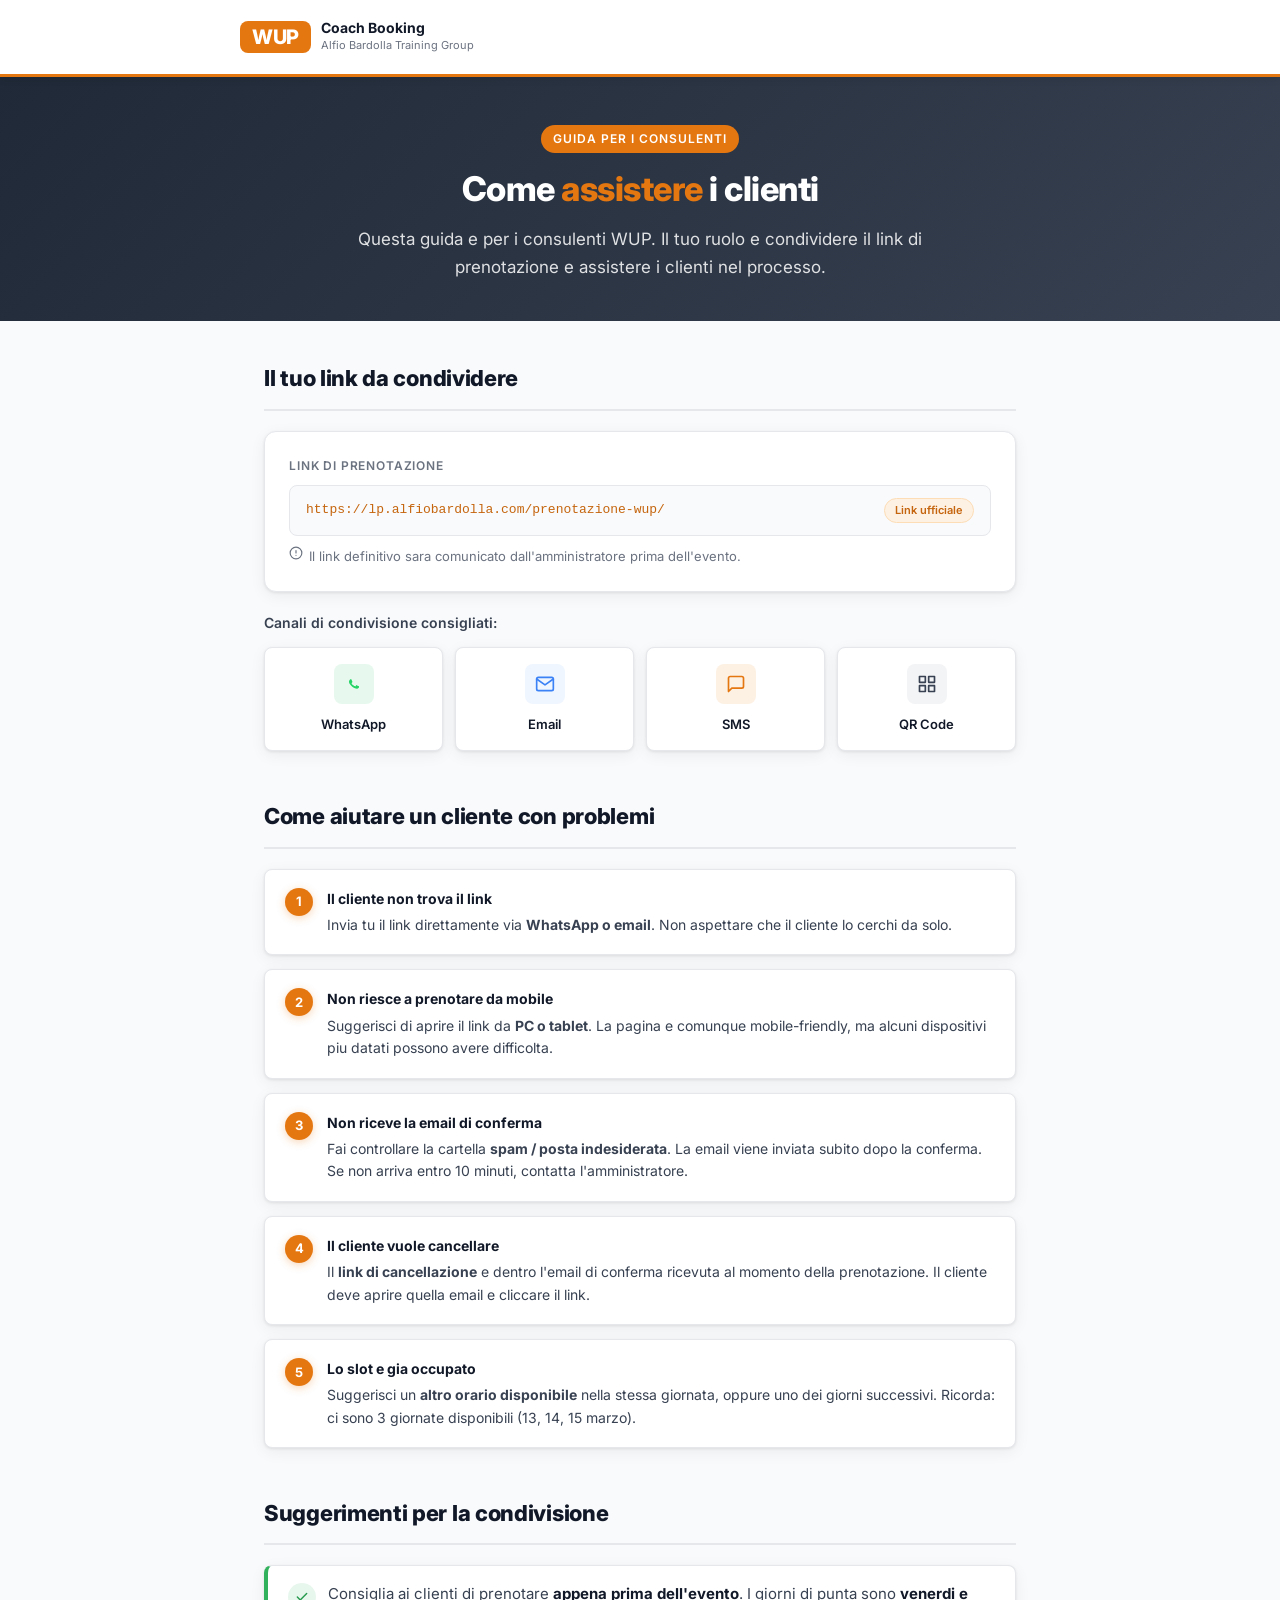
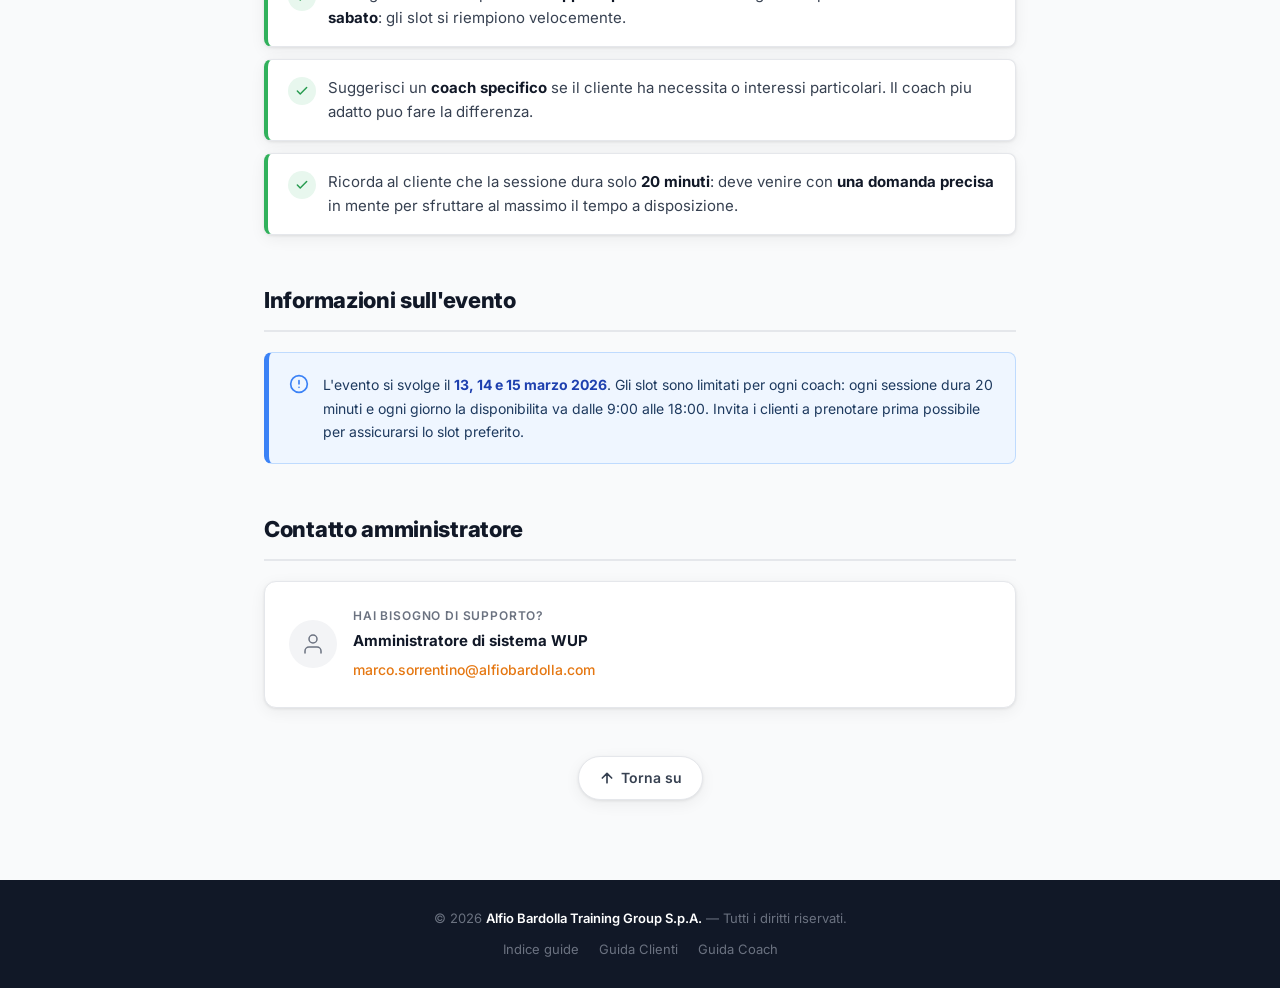
==== docs/guida-venditori.html @ ec16fe60 "Aggiorna placeholder con dati reali - URL prenotazione: lp.alfiobardolla.com/prenotazione-wup/ - Ema" ====
<!DOCTYPE html>
<html lang="it">
<head>
  <meta charset="UTF-8" />
  <meta name="viewport" content="width=device-width, initial-scale=1" />
  <title>Guida Consulenti — Come assistere i clienti | WUP Coach Booking</title>
  <meta name="description" content="Guida per i consulenti WUP: come condividere il link di prenotazione e assistere i clienti nel processo di prenotazione." />
  <link rel="preconnect" href="https://fonts.googleapis.com" />
  <link rel="preconnect" href="https://fonts.gstatic.com" crossorigin />
  <link href="https://fonts.googleapis.com/css2?family=Inter:wght@400;500;600;700;800&display=swap" rel="stylesheet" />
  <style>
    /* ── Reset & base ── */
    *, *::before, *::after { box-sizing: border-box; margin: 0; padding: 0; }

    :root {
      --orange: #E57711;
      --orange-light: #FDF1E4;
      --orange-mid: #FDDDB6;
      --orange-dark: #C5650E;
      --green: #31B15C;
      --green-light: #E8F7EE;
      --green-dark: #279B4F;
      --blue-light: #EFF6FF;
      --blue: #3B82F6;
      --white: #FFFFFF;
      --gray-50: #F9FAFB;
      --gray-100: #F3F4F6;
      --gray-200: #E5E7EB;
      --gray-500: #6B7280;
      --gray-700: #374151;
      --gray-900: #111827;
      --radius: 12px;
      --radius-sm: 8px;
      --shadow: 0 1px 3px rgba(0,0,0,.08), 0 4px 16px rgba(0,0,0,.06);
      --shadow-md: 0 4px 6px rgba(0,0,0,.07), 0 10px 30px rgba(0,0,0,.10);
    }

    html { scroll-behavior: smooth; }

    body {
      font-family: 'Inter', system-ui, -apple-system, sans-serif;
      font-size: 16px;
      line-height: 1.6;
      color: var(--gray-900);
      background: var(--gray-50);
      -webkit-font-smoothing: antialiased;
    }

    /* ── Header ── */
    .site-header {
      background: var(--white);
      border-bottom: 3px solid var(--orange);
      padding: 20px 24px;
      position: sticky;
      top: 0;
      z-index: 100;
      box-shadow: 0 2px 8px rgba(0,0,0,.08);
    }

    .header-inner {
      max-width: 800px;
      margin: 0 auto;
      display: flex;
      align-items: center;
      gap: 16px;
    }

    .logo {
      display: flex;
      align-items: center;
      gap: 10px;
      text-decoration: none;
    }

    .logo-badge {
      background: var(--orange);
      color: var(--white);
      font-size: 20px;
      font-weight: 800;
      letter-spacing: -0.5px;
      padding: 6px 12px;
      border-radius: var(--radius-sm);
      line-height: 1;
    }

    .logo-text {
      display: flex;
      flex-direction: column;
    }

    .logo-title {
      font-size: 14px;
      font-weight: 700;
      color: var(--gray-900);
      line-height: 1.2;
    }

    .logo-sub {
      font-size: 11px;
      color: var(--gray-500);
      font-weight: 400;
    }

    /* ── Hero ── */
    .hero {
      background: linear-gradient(135deg, #1F2937 0%, #374151 100%);
      color: var(--white);
      padding: 48px 24px 40px;
      text-align: center;
    }

    .hero-tag {
      display: inline-block;
      background: var(--orange);
      color: var(--white);
      font-size: 12px;
      font-weight: 600;
      letter-spacing: 0.08em;
      text-transform: uppercase;
      padding: 4px 12px;
      border-radius: 99px;
      margin-bottom: 16px;
    }

    .hero h1 {
      font-size: clamp(22px, 5vw, 34px);
      font-weight: 800;
      line-height: 1.2;
      margin-bottom: 16px;
      letter-spacing: -0.5px;
    }

    .hero h1 span { color: var(--orange); }

    .hero p {
      font-size: clamp(15px, 2.5vw, 17px);
      opacity: .85;
      max-width: 580px;
      margin: 0 auto;
      line-height: 1.65;
    }

    /* ── Main layout ── */
    .main {
      max-width: 800px;
      margin: 0 auto;
      padding: 40px 24px 80px;
    }

    /* ── Section titles ── */
    .section-title {
      font-size: clamp(18px, 3vw, 22px);
      font-weight: 800;
      color: var(--gray-900);
      margin-bottom: 20px;
      padding-bottom: 12px;
      border-bottom: 2px solid var(--gray-200);
      letter-spacing: -0.3px;
    }

    .section-block { margin-bottom: 48px; }

    /* ── Link box ── */
    .link-box {
      background: var(--white);
      border-radius: var(--radius);
      border: 1px solid var(--gray-200);
      padding: 24px;
      box-shadow: var(--shadow);
      margin-bottom: 20px;
    }

    .link-box-label {
      font-size: 12px;
      font-weight: 600;
      color: var(--gray-500);
      text-transform: uppercase;
      letter-spacing: 0.07em;
      margin-bottom: 10px;
    }

    .link-display {
      display: flex;
      align-items: center;
      gap: 12px;
      background: var(--gray-50);
      border: 1px solid var(--gray-200);
      border-radius: var(--radius-sm);
      padding: 12px 16px;
      flex-wrap: wrap;
    }

    .link-url {
      flex: 1;
      font-family: 'SFMono-Regular', Consolas, monospace;
      font-size: 13px;
      color: var(--orange-dark);
      word-break: break-all;
      min-width: 0;
    }

    .link-badge {
      flex-shrink: 0;
      font-size: 11px;
      font-weight: 600;
      padding: 3px 10px;
      border-radius: 99px;
      background: var(--orange-light);
      color: var(--orange-dark);
      border: 1px solid var(--orange-mid);
      white-space: nowrap;
    }

    .link-note {
      font-size: 13px;
      color: var(--gray-500);
      margin-top: 10px;
      display: flex;
      align-items: flex-start;
      gap: 6px;
    }

    /* ── Share methods ── */
    .share-grid {
      display: grid;
      grid-template-columns: repeat(auto-fit, minmax(140px, 1fr));
      gap: 12px;
    }

    .share-card {
      background: var(--white);
      border: 1px solid var(--gray-200);
      border-radius: var(--radius-sm);
      padding: 16px;
      text-align: center;
      box-shadow: var(--shadow);
      transition: border-color .2s, box-shadow .2s;
    }

    .share-card:hover { border-color: var(--orange); box-shadow: var(--shadow-md); }

    .share-card-icon {
      width: 40px;
      height: 40px;
      margin: 0 auto 10px;
      border-radius: var(--radius-sm);
      display: flex;
      align-items: center;
      justify-content: center;
    }

    .share-card-icon.wa { background: #E7F9EE; color: #25D366; }
    .share-card-icon.email { background: var(--blue-light); color: var(--blue); }
    .share-card-icon.sms { background: var(--orange-light); color: var(--orange); }
    .share-card-icon.qr { background: var(--gray-100); color: var(--gray-700); }

    .share-card-name {
      font-size: 13px;
      font-weight: 600;
      color: var(--gray-900);
    }

    /* ── Problem steps ── */
    .problem-list {
      display: flex;
      flex-direction: column;
      gap: 14px;
    }

    .problem-item {
      background: var(--white);
      border: 1px solid var(--gray-200);
      border-radius: var(--radius-sm);
      padding: 18px 20px;
      box-shadow: var(--shadow);
      display: grid;
      grid-template-columns: auto 1fr;
      gap: 14px;
      align-items: start;
    }

    .problem-num {
      width: 28px;
      height: 28px;
      background: var(--orange);
      color: var(--white);
      border-radius: 50%;
      display: flex;
      align-items: center;
      justify-content: center;
      font-size: 13px;
      font-weight: 700;
      flex-shrink: 0;
      box-shadow: 0 2px 8px rgba(229,119,17,.3);
    }

    .problem-content { flex: 1; }

    .problem-trigger {
      font-size: 14px;
      font-weight: 700;
      color: var(--gray-900);
      margin-bottom: 4px;
      display: flex;
      align-items: center;
      gap: 6px;
    }

    .problem-trigger .arrow {
      color: var(--orange);
      font-style: normal;
    }

    .problem-solution {
      font-size: 14px;
      color: var(--gray-700);
      line-height: 1.6;
    }

    /* ── Tips list ── */
    .tips-list {
      display: flex;
      flex-direction: column;
      gap: 12px;
    }

    .tip-item {
      background: var(--white);
      border: 1px solid var(--gray-200);
      border-left: 4px solid var(--green);
      border-radius: var(--radius-sm);
      padding: 16px 20px;
      box-shadow: var(--shadow);
      display: flex;
      align-items: flex-start;
      gap: 12px;
    }

    .tip-icon {
      flex-shrink: 0;
      width: 28px;
      height: 28px;
      background: var(--green-light);
      border-radius: 50%;
      display: flex;
      align-items: center;
      justify-content: center;
      color: var(--green-dark);
      margin-top: 1px;
    }

    .tip-text {
      font-size: 15px;
      color: var(--gray-700);
      line-height: 1.6;
    }

    .tip-text strong { color: var(--gray-900); }

    /* ── Info box ── */
    .info-box {
      background: var(--blue-light);
      border: 1px solid #BFDBFE;
      border-left: 5px solid var(--blue);
      border-radius: var(--radius-sm);
      padding: 20px;
      display: flex;
      align-items: flex-start;
      gap: 14px;
    }

    .info-box-icon {
      flex-shrink: 0;
      color: var(--blue);
      margin-top: 1px;
    }

    .info-box-text {
      font-size: 14px;
      color: #1E3A5F;
      line-height: 1.65;
    }

    .info-box-text strong { color: #1E40AF; }

    /* ── Contact box ── */
    .contact-box {
      background: var(--white);
      border-radius: var(--radius);
      border: 1px solid var(--gray-200);
      padding: 24px;
      box-shadow: var(--shadow);
      display: flex;
      align-items: center;
      gap: 16px;
    }

    .contact-avatar {
      flex-shrink: 0;
      width: 48px;
      height: 48px;
      background: var(--gray-100);
      border-radius: 50%;
      display: flex;
      align-items: center;
      justify-content: center;
      color: var(--gray-500);
    }

    .contact-info { flex: 1; }

    .contact-label {
      font-size: 12px;
      font-weight: 600;
      color: var(--gray-500);
      text-transform: uppercase;
      letter-spacing: 0.07em;
      margin-bottom: 4px;
    }

    .contact-name {
      font-size: 15px;
      font-weight: 700;
      color: var(--gray-900);
      margin-bottom: 4px;
    }

    .contact-email {
      font-size: 14px;
      color: var(--orange);
      text-decoration: none;
      font-weight: 500;
    }

    .contact-email:hover { text-decoration: underline; }

    /* ── Back to top ── */
    .back-top {
      display: flex;
      justify-content: center;
      margin-top: 40px;
    }

    .btn-back-top {
      display: inline-flex;
      align-items: center;
      gap: 6px;
      background: var(--white);
      color: var(--gray-700);
      font-family: 'Inter', sans-serif;
      font-size: 14px;
      font-weight: 600;
      padding: 10px 20px;
      border-radius: 99px;
      border: 1px solid var(--gray-200);
      cursor: pointer;
      text-decoration: none;
      box-shadow: var(--shadow);
      transition: border-color .2s, color .2s, box-shadow .2s;
    }

    .btn-back-top:hover, .btn-back-top:focus-visible {
      border-color: var(--orange);
      color: var(--orange);
      box-shadow: var(--shadow-md);
    }

    .btn-back-top:focus-visible { outline: 3px solid var(--orange); outline-offset: 3px; }

    /* ── Footer ── */
    .site-footer {
      background: var(--gray-900);
      color: var(--gray-500);
      text-align: center;
      padding: 28px 24px;
      font-size: 13px;
    }

    .site-footer strong { color: var(--white); font-weight: 600; }

    .footer-links {
      margin-top: 10px;
      display: flex;
      justify-content: center;
      gap: 20px;
      flex-wrap: wrap;
    }

    .footer-links a {
      color: var(--gray-500);
      text-decoration: none;
      font-size: 13px;
      transition: color .2s;
    }

    .footer-links a:hover { color: var(--orange); }

    /* ── Responsive ── */
    @media (max-width: 520px) {
      .share-grid { grid-template-columns: 1fr 1fr; }
      .contact-box { flex-direction: column; text-align: center; }
      .problem-item { grid-template-columns: 1fr; }
      .problem-num { width: 24px; height: 24px; font-size: 12px; }
    }
  </style>
</head>
<body>

  <!-- Header -->
  <header class="site-header" id="top">
    <div class="header-inner">
      <a href="index.html" class="logo" aria-label="WUP Coach Booking — Torna all'indice">
        <span class="logo-badge">WUP</span>
        <span class="logo-text">
          <span class="logo-title">Coach Booking</span>
          <span class="logo-sub">Alfio Bardolla Training Group</span>
        </span>
      </a>
    </div>
  </header>

  <!-- Hero -->
  <section class="hero" aria-labelledby="hero-title">
    <span class="hero-tag">Guida per i Consulenti</span>
    <h1 id="hero-title">Come <span>assistere</span> i clienti</h1>
    <p>Questa guida e per i consulenti WUP. Il tuo ruolo e condividere il link di prenotazione e assistere i clienti nel processo.</p>
  </section>

  <!-- Main content -->
  <main class="main">

    <!-- Il tuo link -->
    <section class="section-block" aria-labelledby="link-title">
      <h2 class="section-title" id="link-title">Il tuo link da condividere</h2>

      <div class="link-box">
        <p class="link-box-label">Link di prenotazione</p>
        <div class="link-display">
          <span class="link-url">https://lp.alfiobardolla.com/prenotazione-wup/</span>
          <span class="link-badge">Link ufficiale</span>
        </div>
        <p class="link-note">
          <svg width="14" height="14" viewBox="0 0 24 24" fill="none" stroke="currentColor" stroke-width="2" stroke-linecap="round" stroke-linejoin="round" aria-hidden="true"><circle cx="12" cy="12" r="10"/><line x1="12" y1="8" x2="12" y2="12"/><line x1="12" y1="16" x2="12.01" y2="16"/></svg>
          Il link definitivo sara comunicato dall'amministratore prima dell'evento.
        </p>
      </div>

      <p style="font-size:14px;color:var(--gray-700);font-weight:600;margin-bottom:12px;">Canali di condivisione consigliati:</p>
      <div class="share-grid" role="list" aria-label="Metodi di condivisione del link">

        <div class="share-card" role="listitem">
          <div class="share-card-icon wa" aria-hidden="true">
            <svg width="20" height="20" viewBox="0 0 24 24" fill="currentColor"><path d="M17.472 14.382c-.297-.149-1.758-.867-2.03-.967-.273-.099-.471-.148-.67.15-.197.297-.767.966-.94 1.164-.173.199-.347.223-.644.075-.297-.15-1.255-.463-2.39-1.475-.883-.788-1.48-1.761-1.653-2.059-.173-.297-.018-.458.13-.606.134-.133.298-.347.446-.52.149-.174.198-.298.298-.497.099-.198.05-.371-.025-.52-.075-.149-.669-1.612-.916-2.207-.242-.579-.487-.5-.669-.51-.173-.008-.371-.01-.57-.01-.198 0-.52.074-.792.372-.272.297-1.04 1.016-1.04 2.479 0 1.462 1.065 2.875 1.213 3.074.149.198 2.096 3.2 5.077 4.487.709.306 1.262.489 1.694.625.712.227 1.36.195 1.871.118.571-.085 1.758-.719 2.006-1.413.248-.694.248-1.289.173-1.413-.074-.124-.272-.198-.57-.347"/></svg>
          </div>
          <p class="share-card-name">WhatsApp</p>
        </div>

        <div class="share-card" role="listitem">
          <div class="share-card-icon email" aria-hidden="true">
            <svg width="20" height="20" viewBox="0 0 24 24" fill="none" stroke="currentColor" stroke-width="2" stroke-linecap="round" stroke-linejoin="round"><path d="M4 4h16c1.1 0 2 .9 2 2v12c0 1.1-.9 2-2 2H4c-1.1 0-2-.9-2-2V6c0-1.1.9-2 2-2z"/><polyline points="22,6 12,13 2,6"/></svg>
          </div>
          <p class="share-card-name">Email</p>
        </div>

        <div class="share-card" role="listitem">
          <div class="share-card-icon sms" aria-hidden="true">
            <svg width="20" height="20" viewBox="0 0 24 24" fill="none" stroke="currentColor" stroke-width="2" stroke-linecap="round" stroke-linejoin="round"><path d="M21 15a2 2 0 0 1-2 2H7l-4 4V5a2 2 0 0 1 2-2h14a2 2 0 0 1 2 2z"/></svg>
          </div>
          <p class="share-card-name">SMS</p>
        </div>

        <div class="share-card" role="listitem">
          <div class="share-card-icon qr" aria-hidden="true">
            <svg width="20" height="20" viewBox="0 0 24 24" fill="none" stroke="currentColor" stroke-width="2" stroke-linecap="round" stroke-linejoin="round"><rect x="3" y="3" width="7" height="7"/><rect x="14" y="3" width="7" height="7"/><rect x="3" y="14" width="7" height="7"/><rect x="14" y="14" width="7" height="7"/></svg>
          </div>
          <p class="share-card-name">QR Code</p>
        </div>

      </div>
    </section>

    <!-- Gestire i problemi dei clienti -->
    <section class="section-block" aria-labelledby="problemi-title">
      <h2 class="section-title" id="problemi-title">Come aiutare un cliente con problemi</h2>

      <ol class="problem-list" aria-label="Soluzione ai problemi comuni dei clienti">

        <li class="problem-item">
          <span class="problem-num" aria-hidden="true">1</span>
          <div class="problem-content">
            <p class="problem-trigger">Il cliente non trova il link</p>
            <p class="problem-solution">Invia tu il link direttamente via <strong>WhatsApp o email</strong>. Non aspettare che il cliente lo cerchi da solo.</p>
          </div>
        </li>

        <li class="problem-item">
          <span class="problem-num" aria-hidden="true">2</span>
          <div class="problem-content">
            <p class="problem-trigger">Non riesce a prenotare da mobile</p>
            <p class="problem-solution">Suggerisci di aprire il link da <strong>PC o tablet</strong>. La pagina e comunque mobile-friendly, ma alcuni dispositivi piu datati possono avere difficolta.</p>
          </div>
        </li>

        <li class="problem-item">
          <span class="problem-num" aria-hidden="true">3</span>
          <div class="problem-content">
            <p class="problem-trigger">Non riceve la email di conferma</p>
            <p class="problem-solution">Fai controllare la cartella <strong>spam / posta indesiderata</strong>. La email viene inviata subito dopo la conferma. Se non arriva entro 10 minuti, contatta l'amministratore.</p>
          </div>
        </li>

        <li class="problem-item">
          <span class="problem-num" aria-hidden="true">4</span>
          <div class="problem-content">
            <p class="problem-trigger">Il cliente vuole cancellare</p>
            <p class="problem-solution">Il <strong>link di cancellazione</strong> e dentro l'email di conferma ricevuta al momento della prenotazione. Il cliente deve aprire quella email e cliccare il link.</p>
          </div>
        </li>

        <li class="problem-item">
          <span class="problem-num" aria-hidden="true">5</span>
          <div class="problem-content">
            <p class="problem-trigger">Lo slot e gia occupato</p>
            <p class="problem-solution">Suggerisci un <strong>altro orario disponibile</strong> nella stessa giornata, oppure uno dei giorni successivi. Ricorda: ci sono 3 giornate disponibili (13, 14, 15 marzo).</p>
          </div>
        </li>

      </ol>
    </section>

    <!-- Suggerimenti per la condivisione -->
    <section class="section-block" aria-labelledby="suggerimenti-title">
      <h2 class="section-title" id="suggerimenti-title">Suggerimenti per la condivisione</h2>

      <ul class="tips-list" aria-label="Consigli per massimizzare le prenotazioni">

        <li class="tip-item">
          <div class="tip-icon" aria-hidden="true">
            <svg width="14" height="14" viewBox="0 0 24 24" fill="none" stroke="currentColor" stroke-width="2.5" stroke-linecap="round" stroke-linejoin="round"><polyline points="20 6 9 17 4 12"/></svg>
          </div>
          <p class="tip-text">Consiglia ai clienti di prenotare <strong>appena prima dell'evento</strong>. I giorni di punta sono <strong>venerdi e sabato</strong>: gli slot si riempiono velocemente.</p>
        </li>

        <li class="tip-item">
          <div class="tip-icon" aria-hidden="true">
            <svg width="14" height="14" viewBox="0 0 24 24" fill="none" stroke="currentColor" stroke-width="2.5" stroke-linecap="round" stroke-linejoin="round"><polyline points="20 6 9 17 4 12"/></svg>
          </div>
          <p class="tip-text">Suggerisci un <strong>coach specifico</strong> se il cliente ha necessita o interessi particolari. Il coach piu adatto puo fare la differenza.</p>
        </li>

        <li class="tip-item">
          <div class="tip-icon" aria-hidden="true">
            <svg width="14" height="14" viewBox="0 0 24 24" fill="none" stroke="currentColor" stroke-width="2.5" stroke-linecap="round" stroke-linejoin="round"><polyline points="20 6 9 17 4 12"/></svg>
          </div>
          <p class="tip-text">Ricorda al cliente che la sessione dura solo <strong>20 minuti</strong>: deve venire con <strong>una domanda precisa</strong> in mente per sfruttare al massimo il tempo a disposizione.</p>
        </li>

      </ul>
    </section>

    <!-- Info evento -->
    <section class="section-block" aria-labelledby="evento-title">
      <h2 class="section-title" id="evento-title">Informazioni sull'evento</h2>

      <div class="info-box" role="note">
        <div class="info-box-icon" aria-hidden="true">
          <svg width="20" height="20" viewBox="0 0 24 24" fill="none" stroke="currentColor" stroke-width="2" stroke-linecap="round" stroke-linejoin="round"><circle cx="12" cy="12" r="10"/><line x1="12" y1="8" x2="12" y2="12"/><line x1="12" y1="16" x2="12.01" y2="16"/></svg>
        </div>
        <p class="info-box-text">L'evento si svolge il <strong>13, 14 e 15 marzo 2026</strong>. Gli slot sono limitati per ogni coach: ogni sessione dura 20 minuti e ogni giorno la disponibilita va dalle 9:00 alle 18:00. Invita i clienti a prenotare prima possibile per assicurarsi lo slot preferito.</p>
      </div>
    </section>

    <!-- Contatto admin -->
    <section class="section-block" aria-labelledby="contact-title">
      <h2 class="section-title" id="contact-title">Contatto amministratore</h2>

      <div class="contact-box">
        <div class="contact-avatar" aria-hidden="true">
          <svg width="24" height="24" viewBox="0 0 24 24" fill="none" stroke="currentColor" stroke-width="1.5" stroke-linecap="round" stroke-linejoin="round"><path d="M20 21v-2a4 4 0 0 0-4-4H8a4 4 0 0 0-4 4v2"/><circle cx="12" cy="7" r="4"/></svg>
        </div>
        <div class="contact-info">
          <p class="contact-label">Hai bisogno di supporto?</p>
          <p class="contact-name">Amministratore di sistema WUP</p>
          <a href="mailto:marco.sorrentino@alfiobardolla.com" class="contact-email">marco.sorrentino@alfiobardolla.com</a>
        </div>
      </div>
    </section>

    <!-- Back to top -->
    <div class="back-top">
      <a href="#top" class="btn-back-top" aria-label="Torna all'inizio della pagina">
        <svg width="16" height="16" viewBox="0 0 24 24" fill="none" stroke="currentColor" stroke-width="2.5" stroke-linecap="round" stroke-linejoin="round" aria-hidden="true"><path d="M12 19V5M5 12l7-7 7 7"/></svg>
        Torna su
      </a>
    </div>

  </main>

  <!-- Footer -->
  <footer class="site-footer">
    <p>&copy; 2026 <strong>Alfio Bardolla Training Group S.p.A.</strong> — Tutti i diritti riservati.</p>
    <nav class="footer-links" aria-label="Link del footer">
      <a href="index.html">Indice guide</a>
      <a href="guida-clienti.html">Guida Clienti</a>
      <a href="guida-coach.html">Guida Coach</a>
    </nav>
  </footer>

</body>
</html>
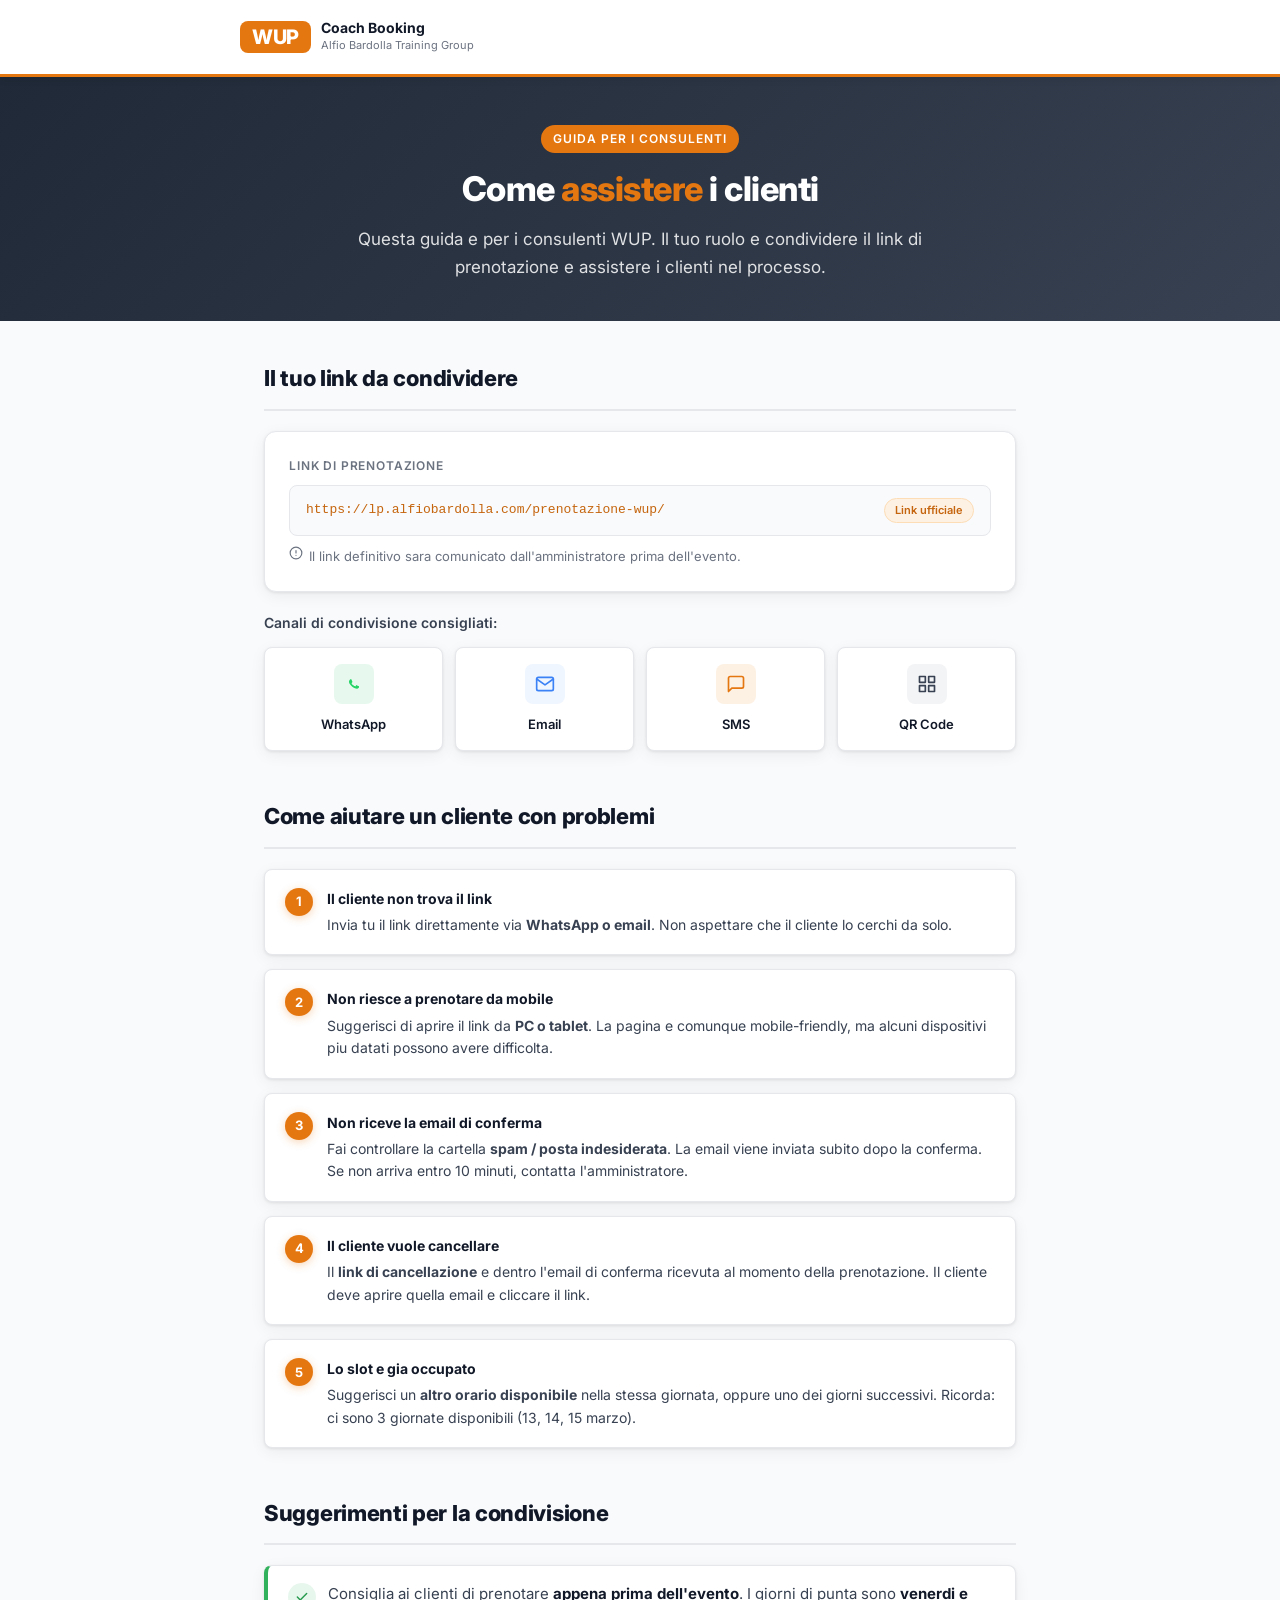
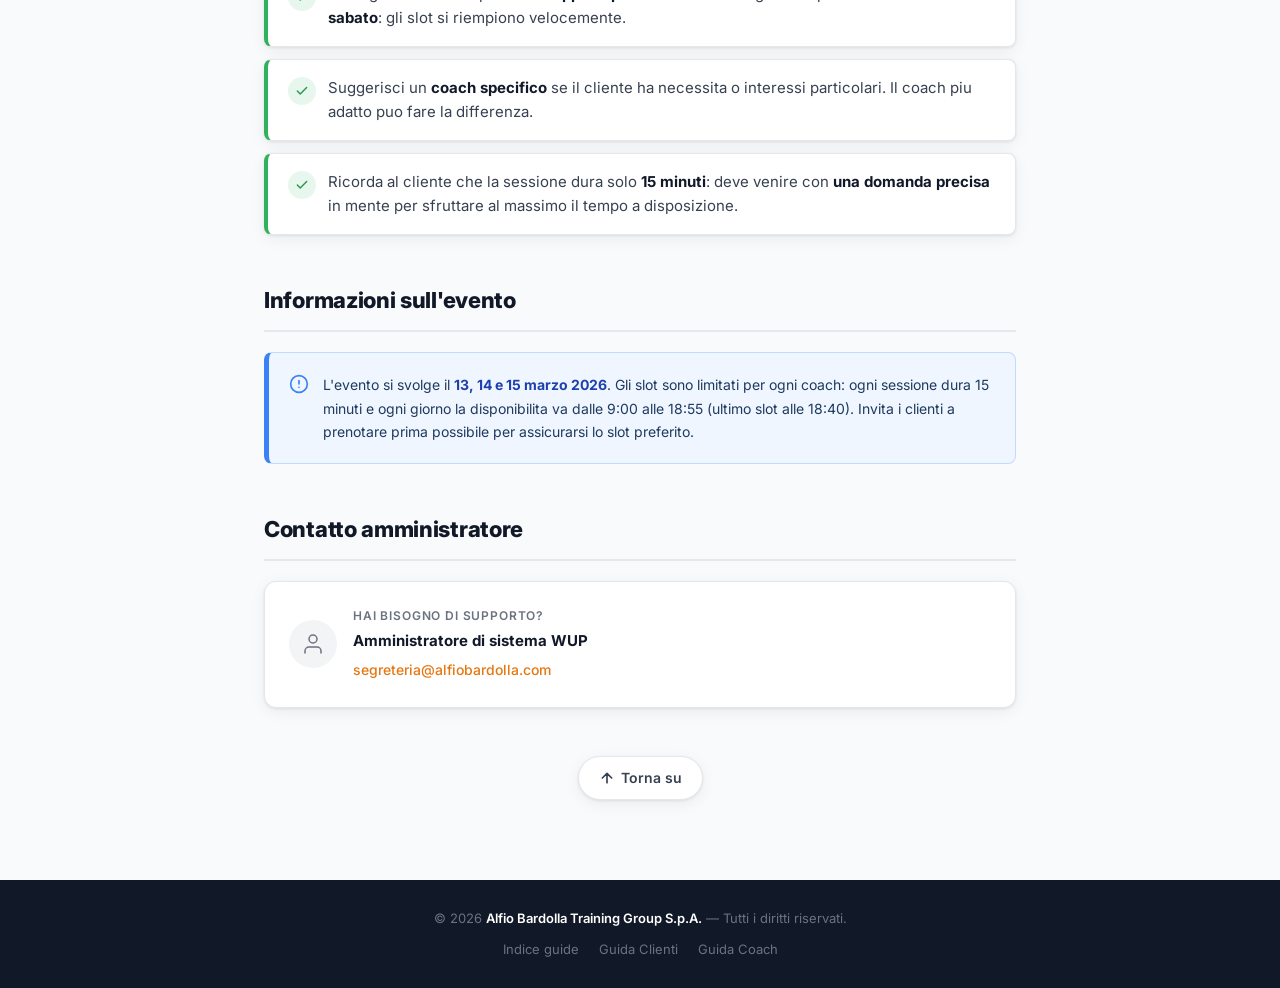
==== commit 2d931483: "Aggiorna orari nelle guide: 9:00-18:55 (ultimo slot 18:40) Co-Authored-By: Claude Opus 4.6 <noreply@" ====
--- a/docs/guida-venditori.html
+++ b/docs/guida-venditori.html
@@ -2,6 +2,7 @@
 <html lang="it">
 <head>
   <meta charset="UTF-8" />
+  <link rel="icon" href="data:image/svg+xml,<svg xmlns='http://www.w3.org/2000/svg' viewBox='0 0 100 100'><rect width='100' height='100' rx='20' fill='%23E57711'/><text x='50' y='68' font-size='60' font-weight='bold' font-family='Arial' fill='white' text-anchor='middle'>W</text></svg>">
   <meta name="viewport" content="width=device-width, initial-scale=1" />
   <title>Guida Consulenti — Come assistere i clienti | WUP Coach Booking</title>
   <meta name="description" content="Guida per i consulenti WUP: come condividere il link di prenotazione e assistere i clienti nel processo di prenotazione." />
@@ -652,7 +653,7 @@
           <div class="tip-icon" aria-hidden="true">
             <svg width="14" height="14" viewBox="0 0 24 24" fill="none" stroke="currentColor" stroke-width="2.5" stroke-linecap="round" stroke-linejoin="round"><polyline points="20 6 9 17 4 12"/></svg>
           </div>
-          <p class="tip-text">Ricorda al cliente che la sessione dura solo <strong>20 minuti</strong>: deve venire con <strong>una domanda precisa</strong> in mente per sfruttare al massimo il tempo a disposizione.</p>
+          <p class="tip-text">Ricorda al cliente che la sessione dura solo <strong>15 minuti</strong>: deve venire con <strong>una domanda precisa</strong> in mente per sfruttare al massimo il tempo a disposizione.</p>
         </li>
 
       </ul>
@@ -666,7 +667,7 @@
         <div class="info-box-icon" aria-hidden="true">
           <svg width="20" height="20" viewBox="0 0 24 24" fill="none" stroke="currentColor" stroke-width="2" stroke-linecap="round" stroke-linejoin="round"><circle cx="12" cy="12" r="10"/><line x1="12" y1="8" x2="12" y2="12"/><line x1="12" y1="16" x2="12.01" y2="16"/></svg>
         </div>
-        <p class="info-box-text">L'evento si svolge il <strong>13, 14 e 15 marzo 2026</strong>. Gli slot sono limitati per ogni coach: ogni sessione dura 20 minuti e ogni giorno la disponibilita va dalle 9:00 alle 18:00. Invita i clienti a prenotare prima possibile per assicurarsi lo slot preferito.</p>
+        <p class="info-box-text">L'evento si svolge il <strong>13, 14 e 15 marzo 2026</strong>. Gli slot sono limitati per ogni coach: ogni sessione dura 15 minuti e ogni giorno la disponibilita va dalle 9:00 alle 18:55 (ultimo slot alle 18:40). Invita i clienti a prenotare prima possibile per assicurarsi lo slot preferito.</p>
       </div>
     </section>
 
@@ -681,7 +682,7 @@
         <div class="contact-info">
           <p class="contact-label">Hai bisogno di supporto?</p>
           <p class="contact-name">Amministratore di sistema WUP</p>
-          <a href="mailto:marco.sorrentino@alfiobardolla.com" class="contact-email">marco.sorrentino@alfiobardolla.com</a>
+          <a href="mailto:segreteria@alfiobardolla.com" class="contact-email">segreteria@alfiobardolla.com</a>
         </div>
       </div>
     </section>
